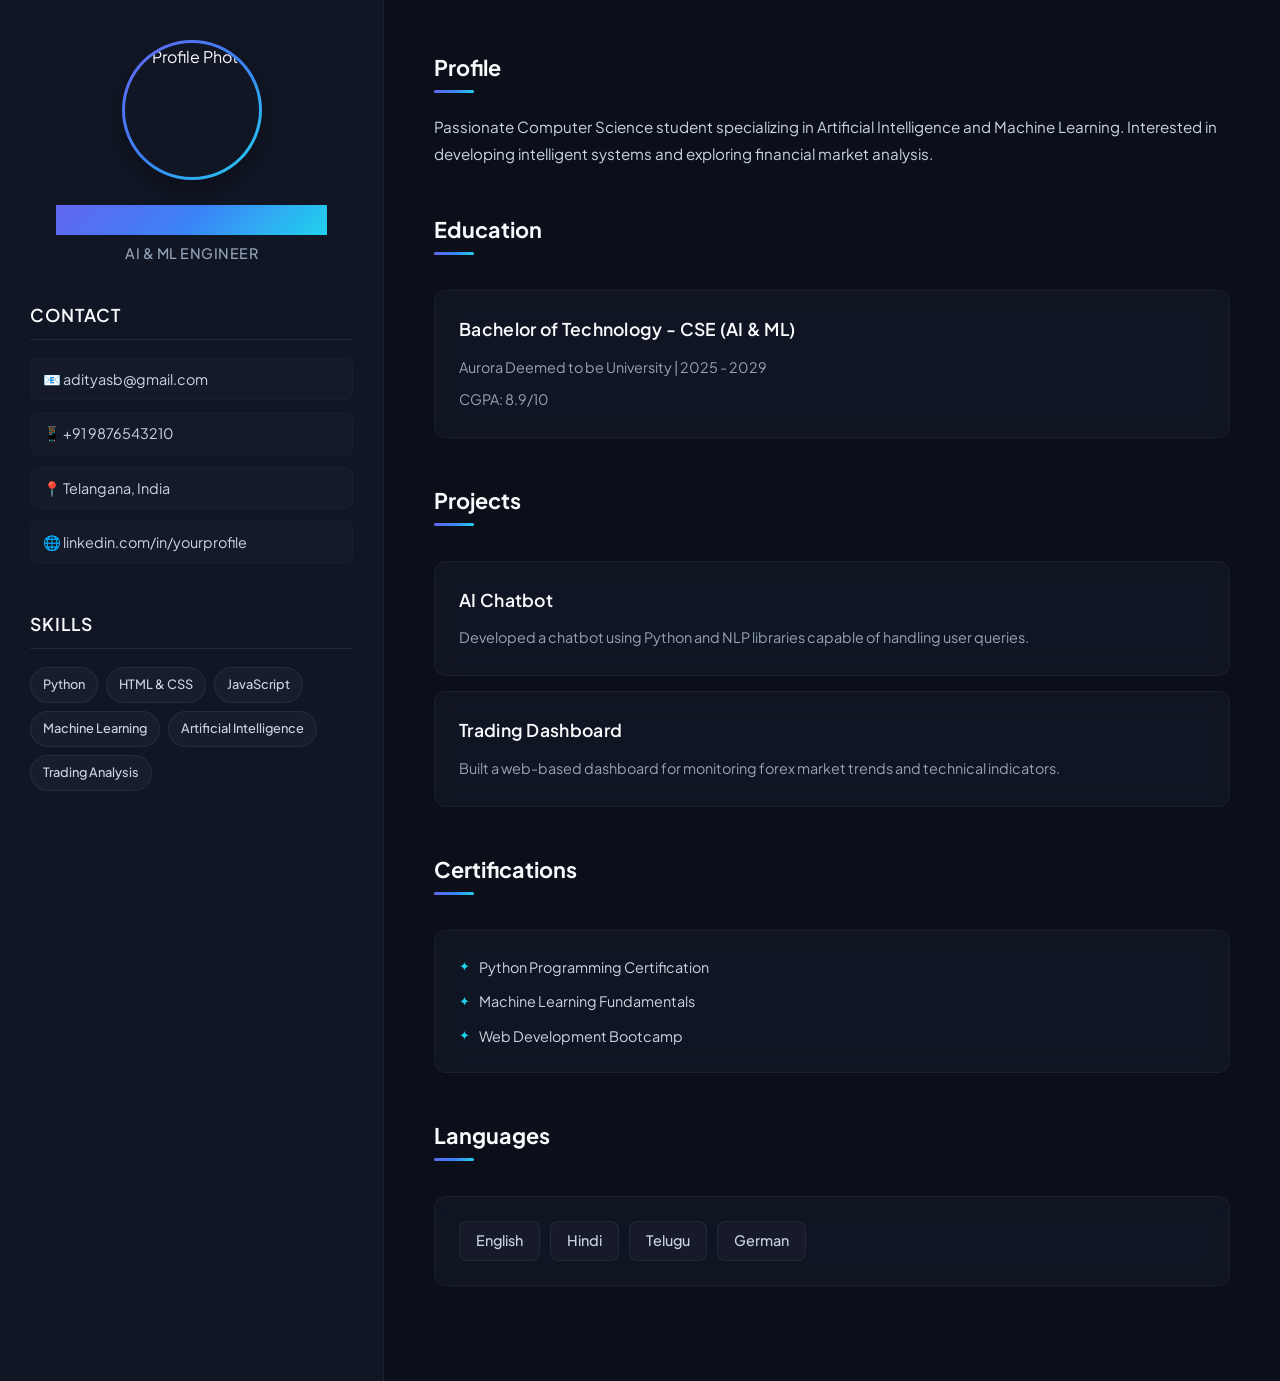
==== index.html @ 72980c0b "Initial resume upload" ====
<!DOCTYPE html>
<html lang="en">
<head>
    <meta charset="UTF-8">
    <meta name="viewport" content="width=device-width, initial-scale=1.0">
    <title>Shivaditya Resume</title>
    <link rel="stylesheet" href="styles.css">    
</head>

<body>

    <div class="container">

        <!-- Sidebar -->
        <aside class="sidebar">

            <div class="profile-section">
                <img src="c:\Users\SHIVADITYA SINGH\OneDrive\Pictures\Aditya.jpeg"
                     alt="Profile Photo"
                     class="profile-img">

                <h1>Shivaditya Singh Bondili</h1>
                <p class="role">AI & ML Engineer</p>
            </div>

            <div class="contact-section">
                <h2>Contact</h2>

                <p>📧 adityasb@gmail.com</p>
                <p>📱 +91 9876543210</p>
                <p>📍 Telangana, India</p>
                <p>🌐 linkedin.com/in/yourprofile</p>
            </div>

            <div class="skills-section">
                <h2>Skills</h2>

                <ul>
                    <li>Python</li>
                    <li>HTML & CSS</li>
                    <li>JavaScript</li>
                    <li>Machine Learning</li>
                    <li>Artificial Intelligence</li>
                    <li>Trading Analysis</li>
                </ul>
            </div>

        </aside>

        <!-- Main Content -->
        <main class="main-content">

            <section>
                <h2>Profile</h2>

                <p>
                    Passionate Computer Science student specializing in Artificial Intelligence and Machine Learning.
                    Interested in developing intelligent systems and exploring financial market analysis.
                </p>
            </section>

            <section>
                <h2>Education</h2>

                <div class="card">
                    <h3>Bachelor of Technology - CSE (AI & ML)</h3>

                    <p>Aurora Deemed to be University | 2025 - 2029</p>
                    <p>CGPA: 8.9/10</p>
                </div>
            </section>

            <section>
                <h2>Projects</h2>

                <div class="card">
                    <h3>AI Chatbot</h3>

                    <p>
                        Developed a chatbot using Python and NLP libraries capable of handling user queries.
                    </p>
                </div>

                <div class="card">
                    <h3>Trading Dashboard</h3>

                    <p>
                        Built a web-based dashboard for monitoring forex market trends and technical indicators.
                    </p>
                </div>
            </section>

            <section>
                <h2>Certifications</h2>

                <div class="card">
                    <ul>
                        <li>Python Programming Certification</li>
                        <li>Machine Learning Fundamentals</li>
                        <li>Web Development Bootcamp</li>
                    </ul>
                </div>
            </section>

            <section>
                <h2>Languages</h2>

                <div class="card">
                    <p>English</p>
                    <p>Hindi</p>
                    <p>Telugu</p>
                    <p>German</p>
                </div>
            </section>

        </main>

    </div>

</body>
</html>
---- styles.css ----
@import url('https://fonts.googleapis.com/css2?family=Plus+Jakarta+Sans:wght@300;400;500;600;700&display=swap');

:root {
    --bg-dark: #0b0f19;
    --sidebar-bg: #111625;
    --card-bg: rgba(20, 26, 43, 0.6);
    --card-border: rgba(255, 255, 255, 0.05);
    --card-hover-border: rgba(99, 102, 241, 0.35);
    --primary: #6366f1;
    /* Indigo */
    --secondary: #3b82f6;
    /* Blue */
    --accent: #22d3ee;
    /* Cyan */
    --text-main: #f8fafc;
    --text-muted: #94a3b8;
    --text-sub: #cbd5e1;
    --gradient-primary: linear-gradient(135deg, #6366f1 0%, #3b82f6 50%, #22d3ee 100%);
    --gradient-hover: linear-gradient(135deg, #4f46e5 0%, #2563eb 50%, #06b6d4 100%);
    --shadow-glow: rgba(99, 102, 241, 0.15);
}

* {
    margin: 0;
    padding: 0;
    box-sizing: border-box;
    font-family: 'Plus Jakarta Sans', -apple-system, BlinkMacSystemFont, "Segoe UI", Roboto, sans-serif;
}

body {
    background-color: var(--bg-dark);
    color: var(--text-main);
    line-height: 1.7;
    overflow-x: hidden;
}

/* Scrollbar Styling */
::-webkit-scrollbar {
    width: 8px;
}

::-webkit-scrollbar-track {
    background: var(--bg-dark);
}

::-webkit-scrollbar-thumb {
    background: rgba(255, 255, 255, 0.1);
    border-radius: 4px;
}

::-webkit-scrollbar-thumb:hover {
    background: rgba(255, 255, 255, 0.2);
}

.container {
    display: flex;
    min-height: 100vh;
    position: relative;
}

/* Sidebar */
.sidebar {
    width: 30%;
    background-color: var(--sidebar-bg);
    padding: 40px 30px;
    border-right: 1px solid rgba(255, 255, 255, 0.05);
    display: flex;
    flex-direction: column;
    gap: 35px;
    z-index: 10;
}

.profile-section {
    text-align: center;
    display: flex;
    flex-direction: column;
    align-items: center;
}

.profile-img {
    width: 140px;
    height: 140px;
    border-radius: 50%;
    border: 3px solid transparent;
    background-image: linear-gradient(var(--sidebar-bg), var(--sidebar-bg)), var(--gradient-primary);
    background-origin: border-box;
    background-clip: padding-box, border-box;
    margin-bottom: 20px;
    object-fit: cover;
    box-shadow: 0 10px 25px rgba(0, 0, 0, 0.3);
    transition: transform 0.5s cubic-bezier(0.175, 0.885, 0.32, 1.275);
}

.profile-img:hover {
    transform: scale(1.05) rotate(2deg);
}

.profile-section h1 {
    font-size: 1.45rem;
    font-weight: 700;
    color: var(--text-main);
    line-height: 1.3;
    margin-top: 5px;
    background: var(--gradient-primary);
    -webkit-text-fill-color: transparent;
    display: inline-block;
}

.role {
    font-size: 0.9rem;
    color: var(--text-muted);
    font-weight: 500;
    margin-top: 6px;
    letter-spacing: 0.5px;
    text-transform: uppercase;
}

.sidebar h2 {
    font-size: 1.1rem;
    font-weight: 600;
    margin-bottom: 18px;
    color: var(--text-main);
    border-bottom: 1px solid rgba(255, 255, 255, 0.08);
    padding-bottom: 8px;
    text-transform: uppercase;
    letter-spacing: 1px;
}

.contact-section p {
    color: var(--text-sub);
    margin-bottom: 12px;
    font-size: 0.9rem;
    display: flex;
    align-items: center;
    gap: 10px;
    padding: 8px 12px;
    background: rgba(255, 255, 255, 0.02);
    border-radius: 8px;
    border: 1px solid rgba(255, 255, 255, 0.02);
    transition: all 0.3s ease;
}

.contact-section p:hover {
    background: rgba(255, 255, 255, 0.05);
    border-color: rgba(255, 255, 255, 0.05);
    transform: translateX(4px);
}

/* Skills Section Badges */
.skills-section ul {
    list-style: none;
    display: flex;
    flex-wrap: wrap;
    gap: 8px;
}

.skills-section li {
    background: rgba(255, 255, 255, 0.03);
    border: 1px solid rgba(255, 255, 255, 0.06);
    padding: 6px 12px;
    border-radius: 20px;
    font-size: 0.8rem;
    font-weight: 500;
    color: var(--text-sub);
    transition: all 0.3s cubic-bezier(0.4, 0, 0.2, 1);
}

.skills-section li:hover {
    background: rgba(99, 102, 241, 0.1);
    border-color: var(--card-hover-border);
    color: #fff;
    transform: translateY(-2px);
    box-shadow: 0 4px 12px rgba(99, 102, 241, 0.15);
}

/* Main Content */
.main-content {
    width: 70%;
    padding: 50px;
    max-width: 900px;
    margin: 0 auto;
}

.main-content section {
    margin-bottom: 45px;
}

.main-content h2 {
    font-size: 1.35rem;
    font-weight: 700;
    color: var(--text-main);
    margin-bottom: 20px;
    position: relative;
    display: inline-block;
    padding-bottom: 6px;
}

.main-content h2::after {
    content: '';
    position: absolute;
    bottom: 0;
    left: 0;
    width: 40px;
    height: 3px;
    background: var(--gradient-primary);
    border-radius: 2px;
    transition: width 0.3s ease;
}

.main-content section:hover h2::after {
    width: 70px;
}

.main-content p {
    color: var(--text-sub);
    font-size: 0.95rem;
    line-height: 1.8;
}

/* Cards */
.card {
    background-color: var(--card-bg);
    backdrop-filter: blur(12px);
    -webkit-backdrop-filter: blur(12px);
    padding: 24px;
    border-radius: 12px;
    margin-top: 15px;
    margin-bottom: 15px;
    border: 1px solid var(--card-border);
    transition: all 0.4s cubic-bezier(0.165, 0.84, 0.44, 1);
    position: relative;
    overflow: hidden;
}

.card::before {
    content: '';
    position: absolute;
    top: 0;
    left: 0;
    width: 100%;
    height: 100%;
    background: linear-gradient(135deg, rgba(255, 255, 255, 0.05) 0%, transparent 100%);
    opacity: 0;
    transition: opacity 0.4s ease;
    pointer-events: none;
}

.card:hover {
    transform: translateY(-4px);
    border-color: var(--card-hover-border);
    box-shadow: 0 12px 30px rgba(0, 0, 0, 0.25), 0 0 15px var(--shadow-glow);
}

.card:hover::before {
    opacity: 1;
}

.card h3 {
    font-size: 1.1rem;
    font-weight: 600;
    margin-bottom: 10px;
    color: var(--text-main);
    letter-spacing: 0.3px;
}

.card p {
    color: var(--text-muted);
    font-size: 0.9rem;
    margin-bottom: 6px;
}

.card p:last-child {
    margin-bottom: 0;
}

/* Styled Lists within Cards (e.g. Certifications) */
.card ul {
    list-style: none;
    padding: 0;
    display: flex;
    flex-direction: column;
    gap: 10px;
}

.card li {
    color: var(--text-sub);
    font-size: 0.9rem;
    position: relative;
    padding-left: 20px;
    display: flex;
    align-items: center;
}

.card li::before {
    content: "✦";
    position: absolute;
    left: 0;
    color: var(--accent);
    font-size: 0.8rem;
}

/* Styling Languages card specifically */
.main-content section:last-of-type .card {
    display: flex;
    flex-wrap: wrap;
    gap: 10px;
}

.main-content section:last-of-type .card p {
    background: rgba(255, 255, 255, 0.03);
    border: 1px solid rgba(255, 255, 255, 0.05);
    padding: 6px 16px;
    border-radius: 8px;
    font-weight: 500;
    color: var(--text-sub);
    margin: 0;
    transition: all 0.3s ease;
}

.main-content section:last-of-type .card p:hover {
    background: rgba(34, 211, 238, 0.1);
    border-color: rgba(34, 211, 238, 0.3);
    color: var(--accent);
    transform: translateY(-2px);
}

/* Responsive Media Queries */
@media (max-width: 1024px) {
    .sidebar {
        width: 35%;
    }

    .main-content {
        width: 65%;
    }
}

@media (max-width: 768px) {
    .container {
        flex-direction: column;
    }

    .sidebar {
        width: 100%;
        border-right: none;
        border-bottom: 1px solid rgba(255, 255, 255, 0.05);
        padding: 40px 24px;
        gap: 30px;
    }

    .main-content {
        width: 100%;
        padding: 40px 24px;
    }
}
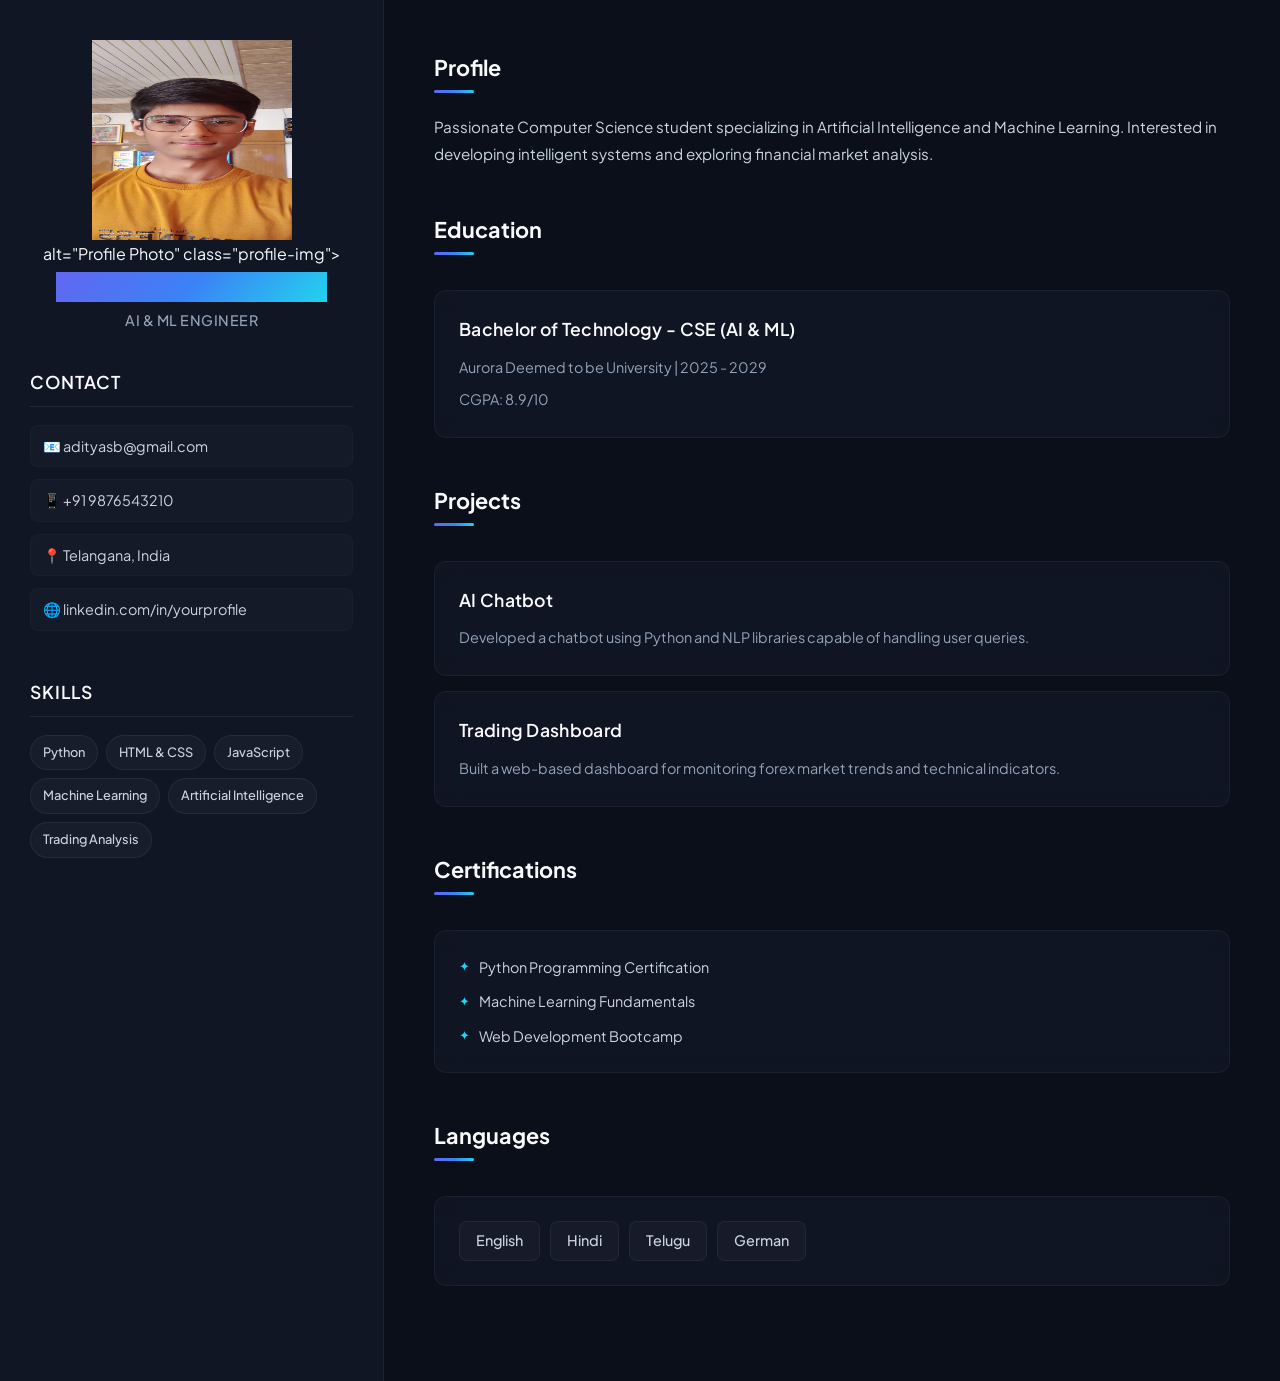
==== commit 30637890: "Update index.html" ====
--- a/index.html
+++ b/index.html
@@ -3,7 +3,7 @@
 <head>
     <meta charset="UTF-8">
     <meta name="viewport" content="width=device-width, initial-scale=1.0">
-    <title>Shivaditya Resume</title>
+    <title>Shivaditya's Resume</title>
     <link rel="stylesheet" href="styles.css">    
 </head>
 
@@ -15,7 +15,7 @@
         <aside class="sidebar">
 
             <div class="profile-section">
-                <img src="c:\Users\SHIVADITYA SINGH\OneDrive\Pictures\Aditya.jpeg"
+               <img src="Aditya.jpeg" alt="Aditya profile pic" height="200px" width="200px">
                      alt="Profile Photo"
                      class="profile-img">
 
@@ -118,4 +118,4 @@
     </div>
 
 </body>
-</html>+</html>
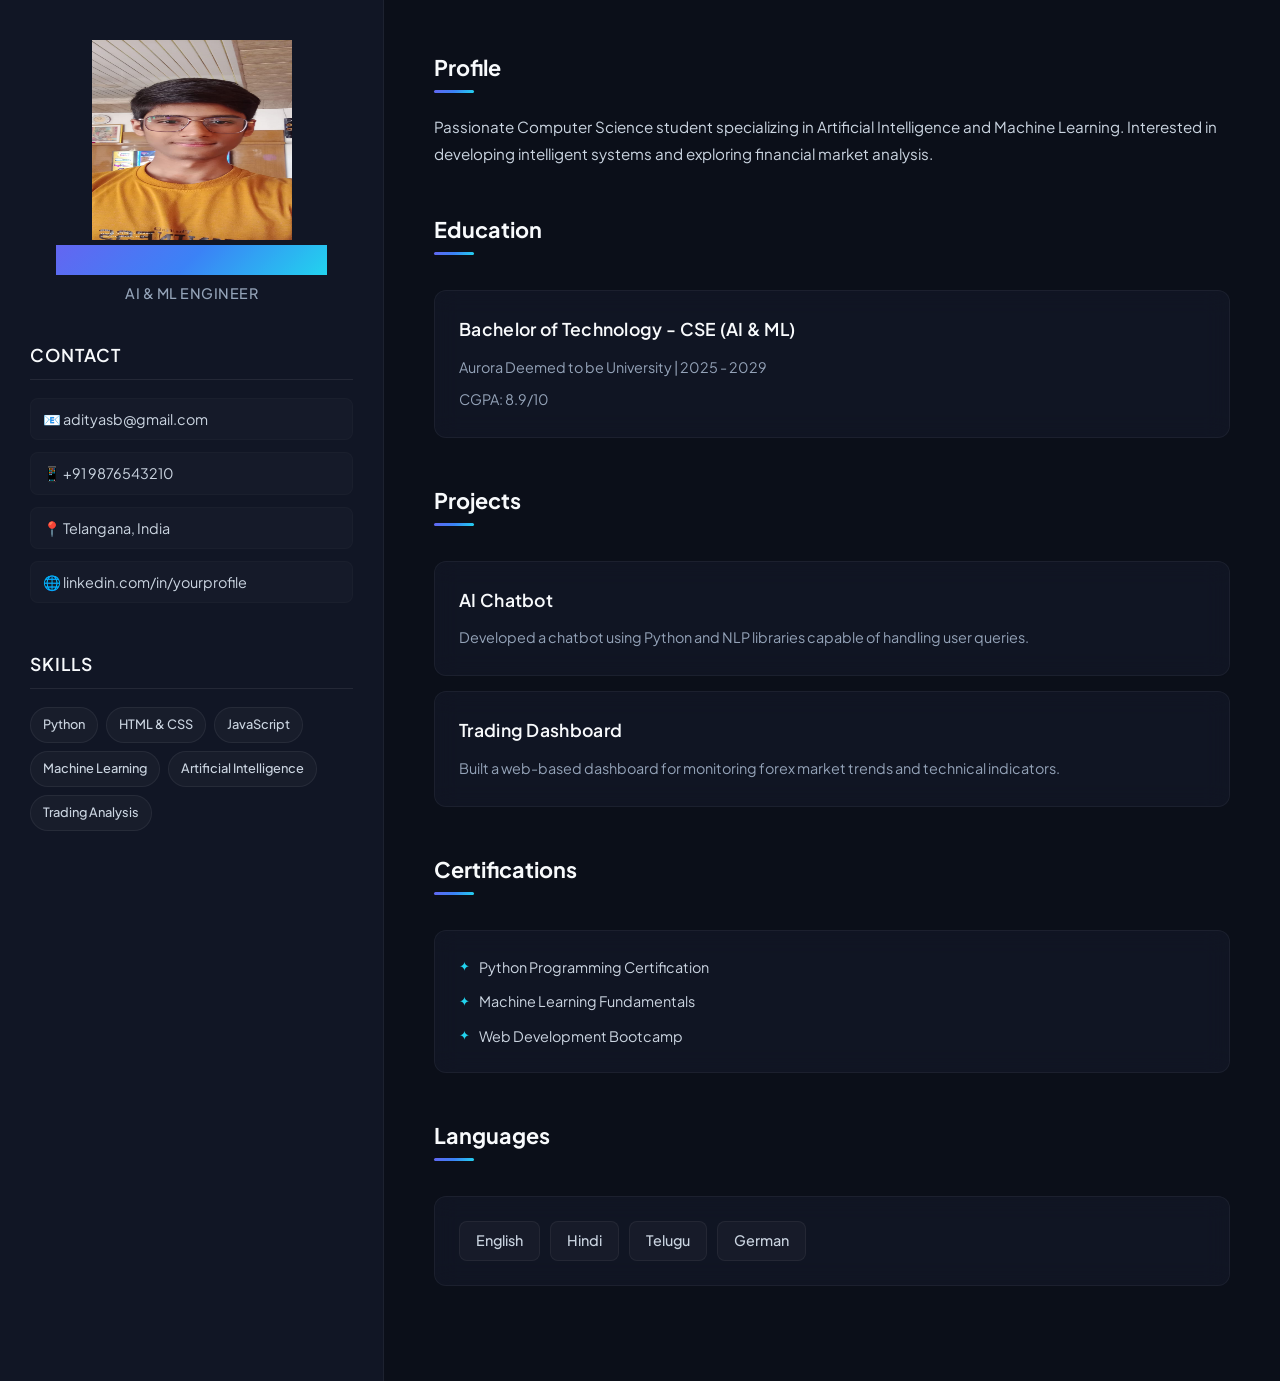
==== commit 56bf4db9: "Update index.html" ====
--- a/index.html
+++ b/index.html
@@ -16,9 +16,6 @@
 
             <div class="profile-section">
                <img src="Aditya.jpeg" alt="Aditya profile pic" height="200px" width="200px">
-                     alt="Profile Photo"
-                     class="profile-img">
-
                 <h1>Shivaditya Singh Bondili</h1>
                 <p class="role">AI & ML Engineer</p>
             </div>
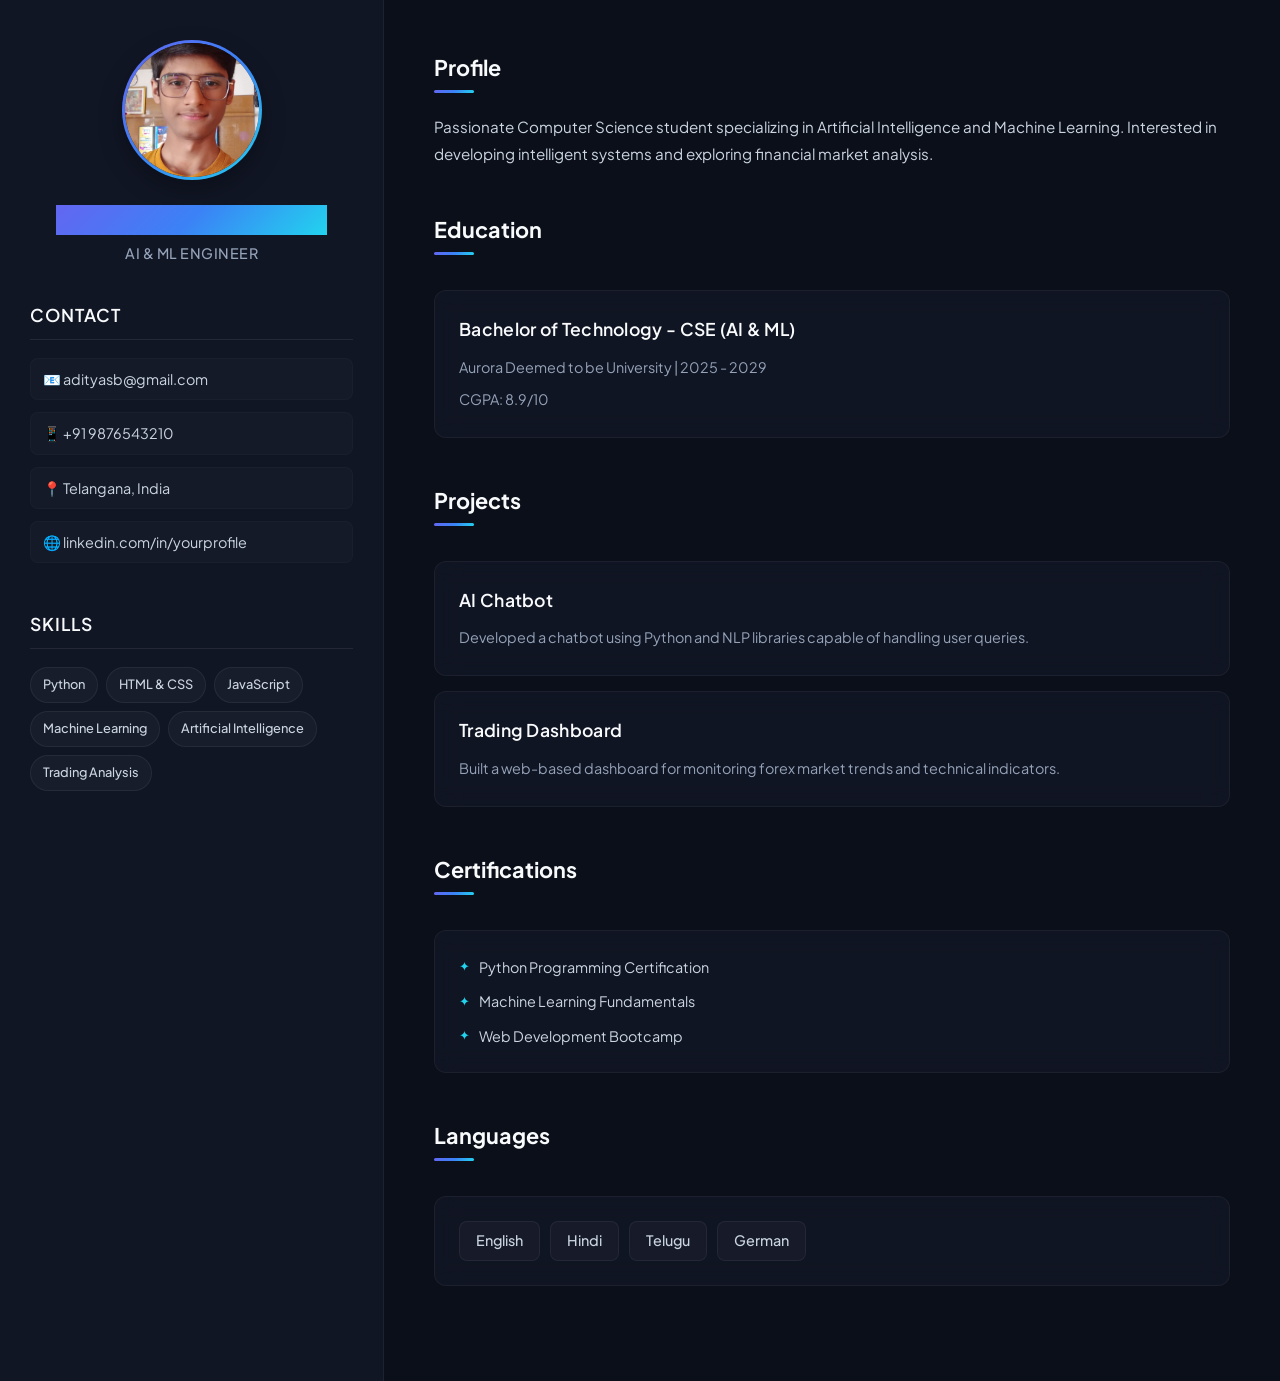
==== commit 47d96074: "Update index.html" ====
--- a/index.html
+++ b/index.html
@@ -15,7 +15,7 @@
         <aside class="sidebar">
 
             <div class="profile-section">
-               <img src="Aditya.jpeg" alt="Aditya profile pic" height="200px" width="200px">
+               <img src="Aditya.jpeg" alt="Profile Photo" class="profile-img">
                 <h1>Shivaditya Singh Bondili</h1>
                 <p class="role">AI & ML Engineer</p>
             </div>
